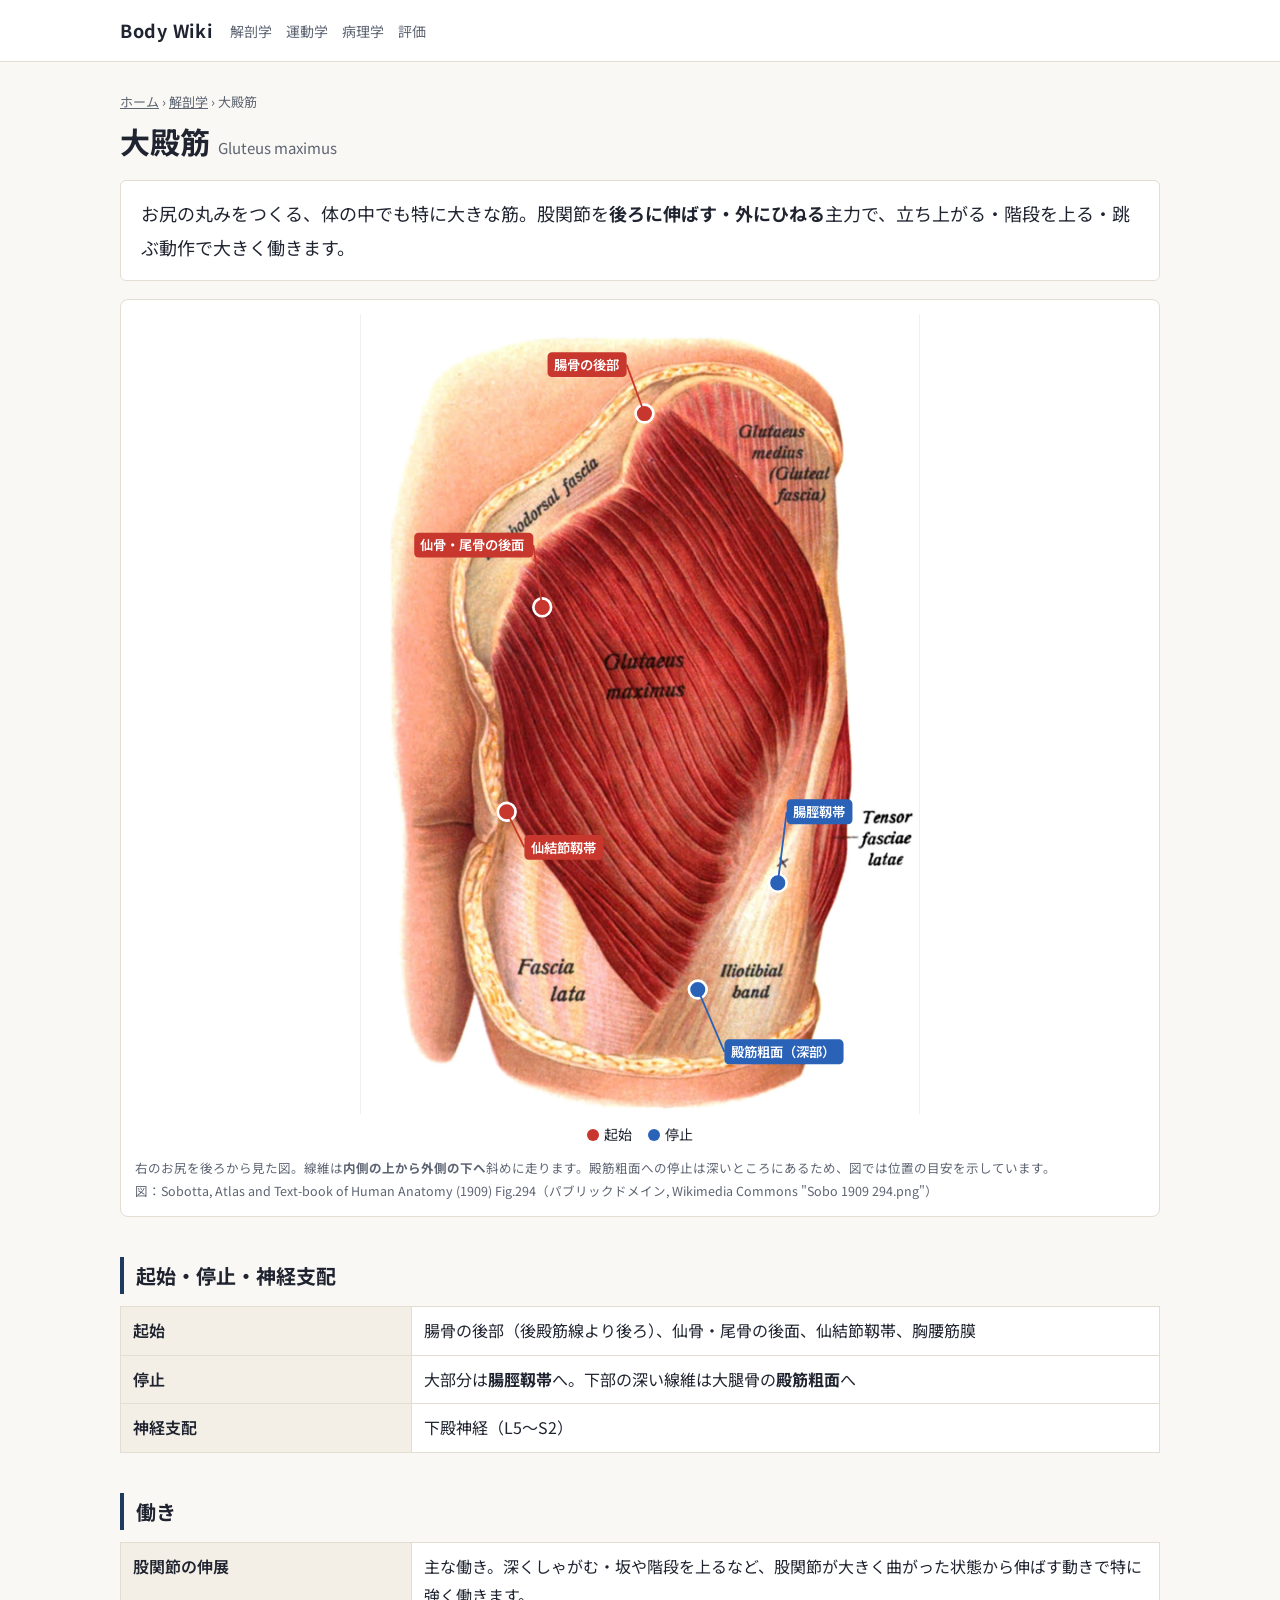
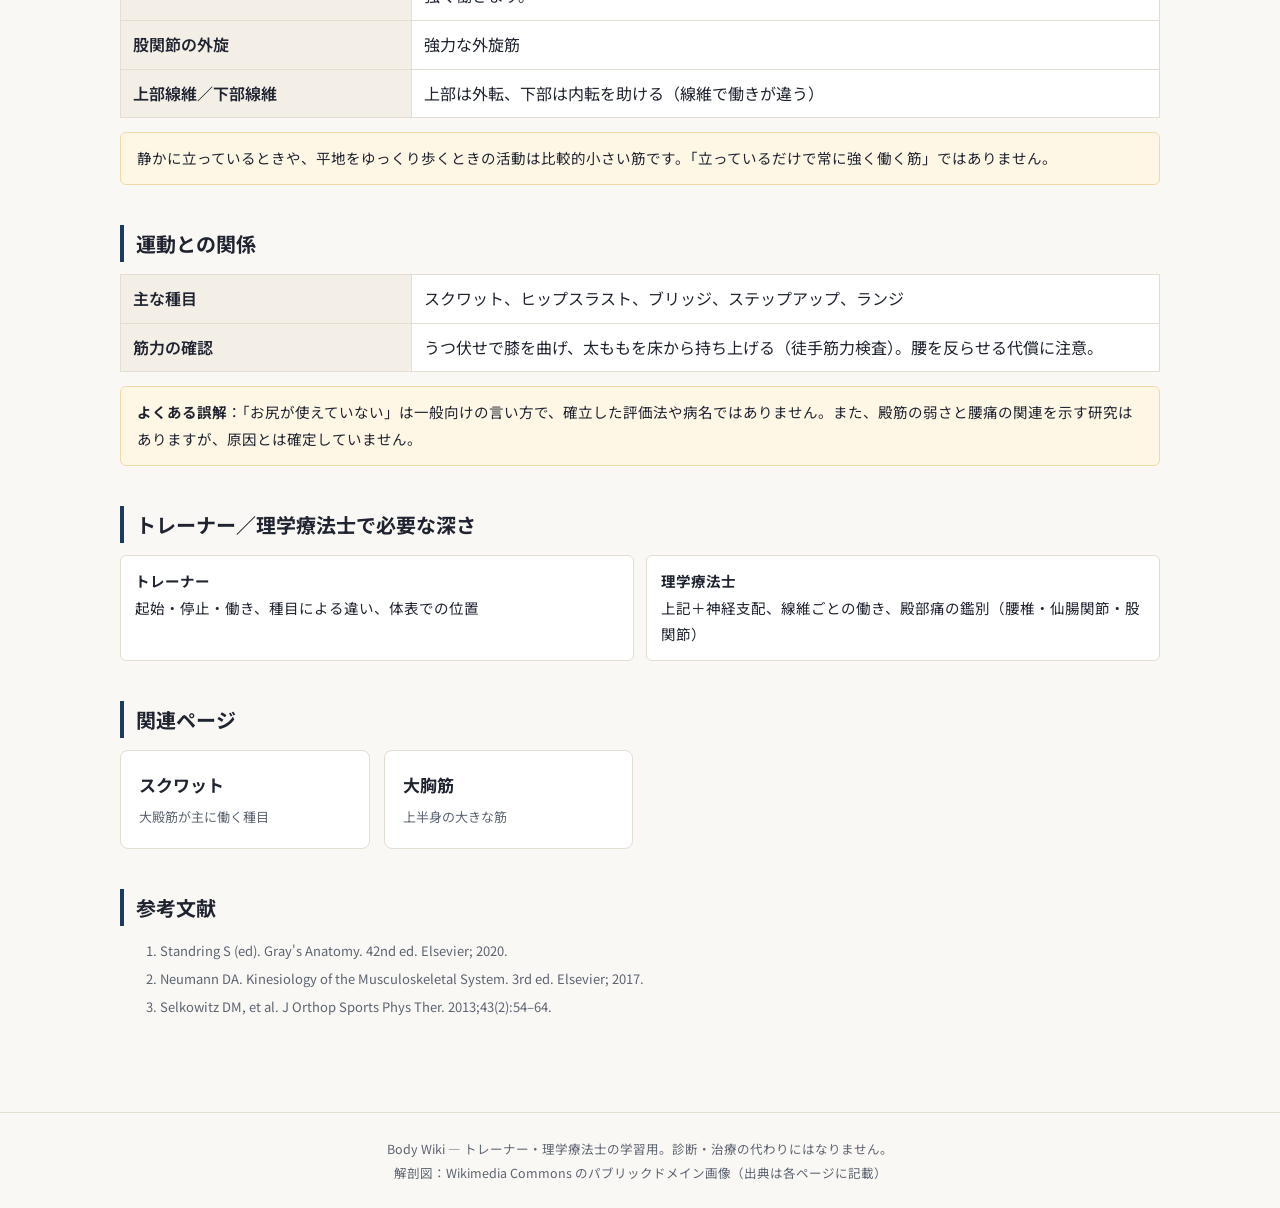
==== anatomy/gluteus-maximus.html @ 293f1ffe "Body Wiki 見本5ページを公開" ====
<!doctype html><html lang="ja"><head><meta charset="utf-8"><meta name="viewport" content="width=device-width,initial-scale=1">
<title>大殿筋 | Body Wiki</title><link rel="preconnect" href="https://fonts.googleapis.com"><link href="https://fonts.googleapis.com/css2?family=Noto+Sans+JP:wght@400;600;700&display=swap" rel="stylesheet"><link rel="stylesheet" href="../style.css"></head><body>
<header><div class="bar"><a class="logo" href="../index.html">Body Wiki</a><nav><a href="../index.html#anatomy">解剖学</a><a href="../index.html#kinesiology">運動学</a><a href="../index.html#pathology">病理学</a><a href="../index.html#assessment">評価</a></nav></div></header><main><div class="crumb"><a href="../index.html">ホーム</a> › <a href="../index.html#anatomy">解剖学</a> › 大殿筋</div>
<h1>大殿筋<small>Gluteus maximus</small></h1>
<p class="lead">お尻の丸みをつくる、体の中でも特に大きな筋。股関節を<b>後ろに伸ばす・外にひねる</b>主力で、立ち上がる・階段を上る・跳ぶ動作で大きく働きます。</p>
<figure class="fig"><div class="wrap"><img src="../img/sobotta-gluteus.png" alt="右のお尻を後ろから見た大殿筋の解剖図"><svg class="ov" viewBox="0 0 630 900"><circle cx="320" cy="112" r="10" fill="#c8372d" stroke="#fff" stroke-width="3"/><line x1="320" y1="112" x2="300" y2="57" stroke="#c8372d" stroke-width="2"/><rect x="211" y="43" width="89" height="28" rx="5" fill="#c8372d"/><text x="218" y="63" font-size="15" fill="#fff" font-family="Noto Sans JP,sans-serif" font-weight="600">腸骨の後部</text><circle cx="205" cy="330" r="10" fill="#c8372d" stroke="#fff" stroke-width="3"/><line x1="205" y1="330" x2="195" y2="260" stroke="#c8372d" stroke-width="2"/><rect x="61" y="246" width="134" height="28" rx="5" fill="#c8372d"/><text x="68" y="266" font-size="15" fill="#fff" font-family="Noto Sans JP,sans-serif" font-weight="600">仙骨・尾骨の後面</text><circle cx="165" cy="560" r="10" fill="#c8372d" stroke="#fff" stroke-width="3"/><line x1="165" y1="560" x2="185" y2="600" stroke="#c8372d" stroke-width="2"/><rect x="185" y="586" width="89" height="28" rx="5" fill="#c8372d"/><text x="192" y="606" font-size="15" fill="#fff" font-family="Noto Sans JP,sans-serif" font-weight="600">仙結節靱帯</text><circle cx="470" cy="640" r="10" fill="#2a62b8" stroke="#fff" stroke-width="3"/><line x1="470" y1="640" x2="480" y2="560" stroke="#2a62b8" stroke-width="2"/><rect x="480" y="546" width="74" height="28" rx="5" fill="#2a62b8"/><text x="487" y="566" font-size="15" fill="#fff" font-family="Noto Sans JP,sans-serif" font-weight="600">腸脛靱帯</text><circle cx="380" cy="760" r="10" fill="#2a62b8" stroke="#fff" stroke-width="3"/><line x1="380" y1="760" x2="410" y2="830" stroke="#2a62b8" stroke-width="2"/><rect x="410" y="816" width="134" height="28" rx="5" fill="#2a62b8"/><text x="417" y="836" font-size="15" fill="#fff" font-family="Noto Sans JP,sans-serif" font-weight="600">殿筋粗面（深部）</text></svg></div><div class="legend"><span><i class="dot" style="background:#c8372d"></i>起始</span><span><i class="dot" style="background:#2a62b8"></i>停止</span></div>
<figcaption>右のお尻を後ろから見た図。線維は<b>内側の上から外側の下へ</b>斜めに走ります。殿筋粗面への停止は深いところにあるため、図では位置の目安を示しています。<br>図：Sobotta, Atlas and Text-book of Human Anatomy (1909) Fig.294（パブリックドメイン, Wikimedia Commons "Sobo 1909 294.png"）</figcaption></figure>
<h2>起始・停止・神経支配</h2>
<table><tr><th>起始</th><td>腸骨の後部（後殿筋線より後ろ）、仙骨・尾骨の後面、仙結節靱帯、胸腰筋膜</td></tr>
<tr><th>停止</th><td>大部分は<b>腸脛靱帯</b>へ。下部の深い線維は大腿骨の<b>殿筋粗面</b>へ</td></tr>
<tr><th>神経支配</th><td>下殿神経（L5〜S2）</td></tr></table>
<h2>働き</h2>
<table><tr><th>股関節の伸展</th><td>主な働き。深くしゃがむ・坂や階段を上るなど、股関節が大きく曲がった状態から伸ばす動きで特に強く働きます。</td></tr>
<tr><th>股関節の外旋</th><td>強力な外旋筋</td></tr><tr><th>上部線維／下部線維</th><td>上部は外転、下部は内転を助ける（線維で働きが違う）</td></tr></table>
<div class="note" style="margin-top:14px">静かに立っているときや、平地をゆっくり歩くときの活動は比較的小さい筋です。「立っているだけで常に強く働く筋」ではありません。</div>
<h2>運動との関係</h2>
<table><tr><th>主な種目</th><td>スクワット、ヒップスラスト、ブリッジ、ステップアップ、ランジ</td></tr>
<tr><th>筋力の確認</th><td>うつ伏せで膝を曲げ、太ももを床から持ち上げる（徒手筋力検査）。腰を反らせる代償に注意。</td></tr></table>
<div class="note" style="margin-top:14px"><b>よくある誤解</b>：「お尻が使えていない」は一般向けの言い方で、確立した評価法や病名ではありません。また、殿筋の弱さと腰痛の関連を示す研究はありますが、原因とは確定していません。</div>
<h2>トレーナー／理学療法士で必要な深さ</h2>
<div class="depth"><div><b>トレーナー</b><br>起始・停止・働き、種目による違い、体表での位置</div><div><b>理学療法士</b><br>上記＋神経支配、線維ごとの働き、殿部痛の鑑別（腰椎・仙腸関節・股関節）</div></div>
<h2>関連ページ</h2><div class="grid"><a class="card" href="../kinesiology/squat.html"><b>スクワット</b><span>大殿筋が主に働く種目</span></a><a class="card" href="pectoralis-major.html"><b>大胸筋</b><span>上半身の大きな筋</span></a></div>
<h2>参考文献</h2><ol class="refs"><li>Standring S (ed). Gray's Anatomy. 42nd ed. Elsevier; 2020.</li><li>Neumann DA. Kinesiology of the Musculoskeletal System. 3rd ed. Elsevier; 2017.</li><li>Selkowitz DM, et al. J Orthop Sports Phys Ther. 2013;43(2):54–64.</li></ol></main><footer>Body Wiki — トレーナー・理学療法士の学習用。診断・治療の代わりにはなりません。<br>解剖図：Wikimedia Commons のパブリックドメイン画像（出典は各ページに記載）</footer></body></html>
---- style.css ----
:root{--bg:#faf8f4;--ink:#1f2430;--sub:#5d6472;--line:#e3ddd2;--accent:#1d3a5f;--o:#c8372d;--i:#2a62b8;--card:#fff}
*{box-sizing:border-box}body{margin:0;background:var(--bg);color:var(--ink);font-family:"Noto Sans JP",sans-serif;line-height:1.85;font-size:16px}
a{color:var(--accent)}header{border-bottom:1px solid var(--line);background:#fff}
.bar{max-width:1080px;margin:auto;padding:14px 20px;display:flex;gap:18px;align-items:center;flex-wrap:wrap}
.logo{font-weight:700;font-size:18px;text-decoration:none;color:var(--ink);letter-spacing:.04em}
nav a{margin-right:14px;text-decoration:none;color:var(--sub);font-size:14px}nav a:hover{color:var(--accent)}
main{max-width:1080px;margin:auto;padding:28px 20px 80px}
.crumb{font-size:13px;color:var(--sub)}.crumb a{color:var(--sub)}
h1{font-size:30px;margin:6px 0 4px;line-height:1.4}h1 small{font-size:15px;color:var(--sub);font-weight:400;margin-left:8px}
h2{font-size:20px;margin:40px 0 12px;padding-left:12px;border-left:4px solid var(--accent)}
.lead{font-size:18px;background:#fff;border:1px solid var(--line);padding:16px 20px;border-radius:6px}
.grid{display:grid;grid-template-columns:repeat(auto-fill,minmax(230px,1fr));gap:14px}
.card{background:var(--card);border:1px solid var(--line);border-radius:8px;padding:18px;text-decoration:none;color:var(--ink);display:block}
.card:hover{border-color:var(--accent)}.card b{display:block;font-size:17px}.card span{font-size:13px;color:var(--sub)}
.genre{margin-bottom:34px}.genre h2{margin-top:0}
.fig{background:#fff;border:1px solid var(--line);border-radius:8px;padding:14px;margin:16px 0}
.fig .wrap{position:relative;max-width:560px;margin:auto}.fig img{width:100%;display:block}
.fig svg.ov{position:absolute;inset:0;width:100%;height:100%}
.fig figcaption{font-size:12.5px;color:var(--sub);margin-top:8px}
.legend{display:flex;gap:16px;font-size:14px;justify-content:center;margin-top:8px}
.dot{display:inline-block;width:12px;height:12px;border-radius:50%;margin-right:5px;vertical-align:-1px}
table{border-collapse:collapse;width:100%;background:#fff}td,th{border:1px solid var(--line);padding:9px 12px;text-align:left;vertical-align:top}th{background:#f3efe7;width:28%;font-weight:600}
.two{display:grid;grid-template-columns:1fr 1fr;gap:18px}@media(max-width:760px){.two{grid-template-columns:1fr}h1{font-size:24px}}
.note{background:#fff7e6;border:1px solid #f0d9a8;padding:12px 16px;border-radius:6px;font-size:14.5px}
.warn{background:#fdecea;border:1px solid #f3b9b3;padding:12px 16px;border-radius:6px;font-size:14.5px}
.refs{font-size:13px;color:var(--sub)}.refs li{margin-bottom:4px}
.depth{display:grid;grid-template-columns:1fr 1fr;gap:12px}.depth div{background:#fff;border:1px solid var(--line);padding:12px 14px;border-radius:6px;font-size:14.5px}
footer{border-top:1px solid var(--line);padding:24px 20px;font-size:12.5px;color:var(--sub);text-align:center}
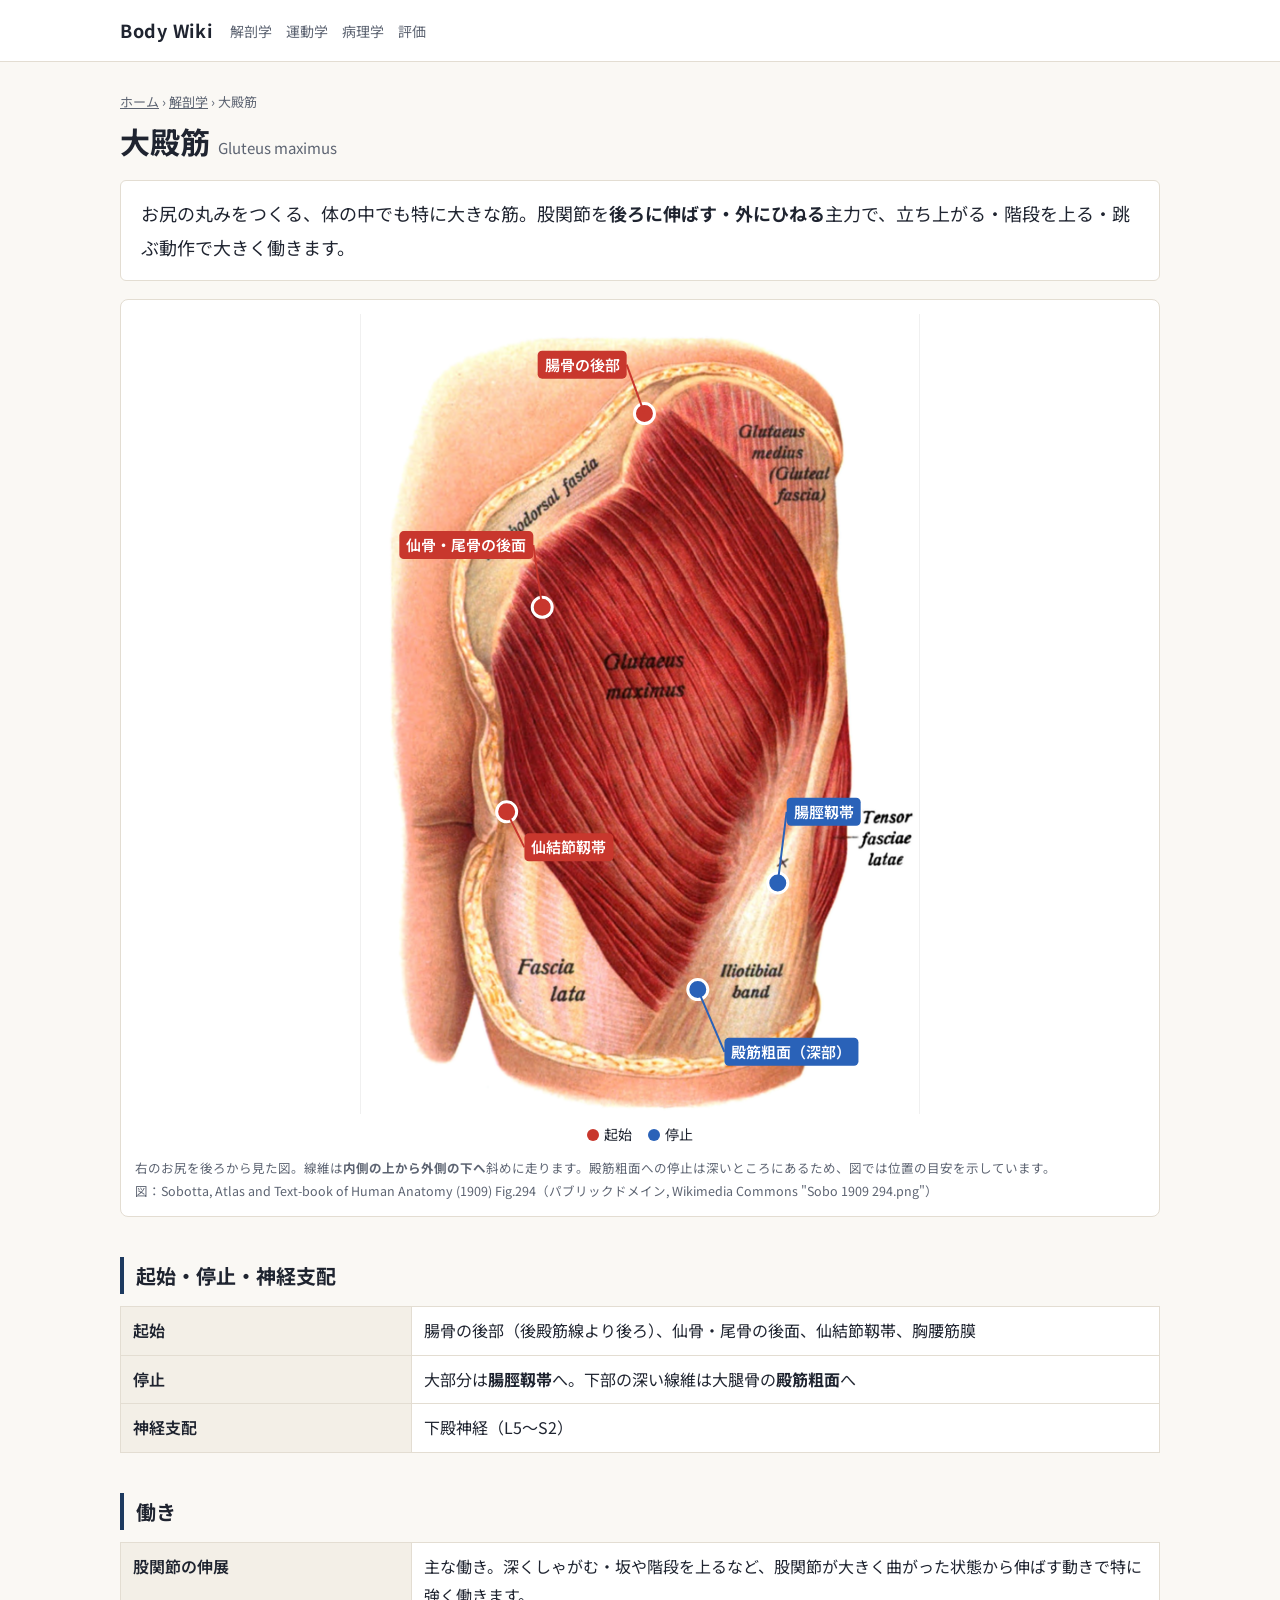
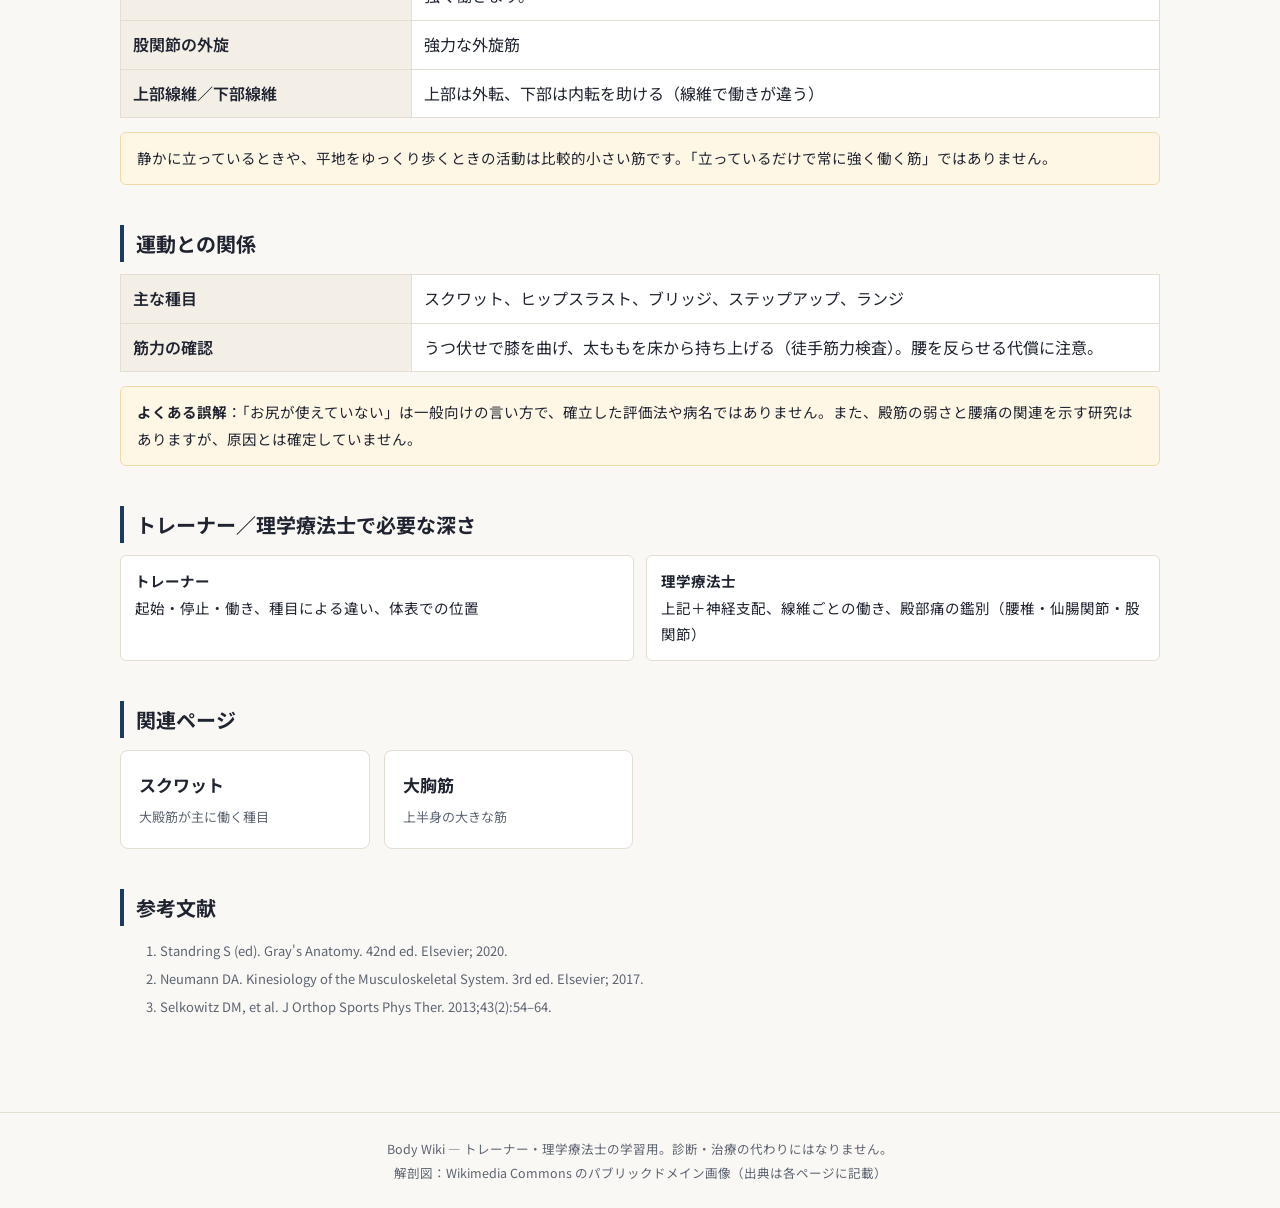
==== commit 25141e6e: "大胸筋をアトラス図に変更、スクワットを教科書レベルに拡充" ====
--- a/anatomy/gluteus-maximus.html
+++ b/anatomy/gluteus-maximus.html
@@ -3,7 +3,7 @@
 <header><div class="bar"><a class="logo" href="../index.html">Body Wiki</a><nav><a href="../index.html#anatomy">解剖学</a><a href="../index.html#kinesiology">運動学</a><a href="../index.html#pathology">病理学</a><a href="../index.html#assessment">評価</a></nav></div></header><main><div class="crumb"><a href="../index.html">ホーム</a> › <a href="../index.html#anatomy">解剖学</a> › 大殿筋</div>
 <h1>大殿筋<small>Gluteus maximus</small></h1>
 <p class="lead">お尻の丸みをつくる、体の中でも特に大きな筋。股関節を<b>後ろに伸ばす・外にひねる</b>主力で、立ち上がる・階段を上る・跳ぶ動作で大きく働きます。</p>
-<figure class="fig"><div class="wrap"><img src="../img/sobotta-gluteus.png" alt="右のお尻を後ろから見た大殿筋の解剖図"><svg class="ov" viewBox="0 0 630 900"><circle cx="320" cy="112" r="10" fill="#c8372d" stroke="#fff" stroke-width="3"/><line x1="320" y1="112" x2="300" y2="57" stroke="#c8372d" stroke-width="2"/><rect x="211" y="43" width="89" height="28" rx="5" fill="#c8372d"/><text x="218" y="63" font-size="15" fill="#fff" font-family="Noto Sans JP,sans-serif" font-weight="600">腸骨の後部</text><circle cx="205" cy="330" r="10" fill="#c8372d" stroke="#fff" stroke-width="3"/><line x1="205" y1="330" x2="195" y2="260" stroke="#c8372d" stroke-width="2"/><rect x="61" y="246" width="134" height="28" rx="5" fill="#c8372d"/><text x="68" y="266" font-size="15" fill="#fff" font-family="Noto Sans JP,sans-serif" font-weight="600">仙骨・尾骨の後面</text><circle cx="165" cy="560" r="10" fill="#c8372d" stroke="#fff" stroke-width="3"/><line x1="165" y1="560" x2="185" y2="600" stroke="#c8372d" stroke-width="2"/><rect x="185" y="586" width="89" height="28" rx="5" fill="#c8372d"/><text x="192" y="606" font-size="15" fill="#fff" font-family="Noto Sans JP,sans-serif" font-weight="600">仙結節靱帯</text><circle cx="470" cy="640" r="10" fill="#2a62b8" stroke="#fff" stroke-width="3"/><line x1="470" y1="640" x2="480" y2="560" stroke="#2a62b8" stroke-width="2"/><rect x="480" y="546" width="74" height="28" rx="5" fill="#2a62b8"/><text x="487" y="566" font-size="15" fill="#fff" font-family="Noto Sans JP,sans-serif" font-weight="600">腸脛靱帯</text><circle cx="380" cy="760" r="10" fill="#2a62b8" stroke="#fff" stroke-width="3"/><line x1="380" y1="760" x2="410" y2="830" stroke="#2a62b8" stroke-width="2"/><rect x="410" y="816" width="134" height="28" rx="5" fill="#2a62b8"/><text x="417" y="836" font-size="15" fill="#fff" font-family="Noto Sans JP,sans-serif" font-weight="600">殿筋粗面（深部）</text></svg></div><div class="legend"><span><i class="dot" style="background:#c8372d"></i>起始</span><span><i class="dot" style="background:#2a62b8"></i>停止</span></div>
+<figure class="fig"><div class="wrap"><img src="../img/sobotta-gluteus.png" alt="右のお尻を後ろから見た大殿筋の解剖図"><svg class="ov" viewBox="0 0 630 900"><circle cx="320" cy="112" r="11.25" fill="#c8372d" stroke="#fff" stroke-width="3.375"/><line x1="320" y1="112" x2="300" y2="57" stroke="#c8372d" stroke-width="2.25"/><rect x="199.875" y="41.25" width="100.125" height="31.5" rx="5" fill="#c8372d"/><text x="207.75" y="63.75" font-size="16.875" fill="#fff" font-family="Noto Sans JP,sans-serif" font-weight="600">腸骨の後部</text><circle cx="205" cy="330" r="11.25" fill="#c8372d" stroke="#fff" stroke-width="3.375"/><line x1="205" y1="330" x2="195" y2="260" stroke="#c8372d" stroke-width="2.25"/><rect x="44.25" y="244.25" width="150.75" height="31.5" rx="5" fill="#c8372d"/><text x="52.125" y="266.75" font-size="16.875" fill="#fff" font-family="Noto Sans JP,sans-serif" font-weight="600">仙骨・尾骨の後面</text><circle cx="165" cy="560" r="11.25" fill="#c8372d" stroke="#fff" stroke-width="3.375"/><line x1="165" y1="560" x2="185" y2="600" stroke="#c8372d" stroke-width="2.25"/><rect x="185" y="584.25" width="100.125" height="31.5" rx="5" fill="#c8372d"/><text x="192.875" y="606.75" font-size="16.875" fill="#fff" font-family="Noto Sans JP,sans-serif" font-weight="600">仙結節靱帯</text><circle cx="470" cy="640" r="11.25" fill="#2a62b8" stroke="#fff" stroke-width="3.375"/><line x1="470" y1="640" x2="480" y2="560" stroke="#2a62b8" stroke-width="2.25"/><rect x="480" y="544.25" width="83.25" height="31.5" rx="5" fill="#2a62b8"/><text x="487.875" y="566.75" font-size="16.875" fill="#fff" font-family="Noto Sans JP,sans-serif" font-weight="600">腸脛靱帯</text><circle cx="380" cy="760" r="11.25" fill="#2a62b8" stroke="#fff" stroke-width="3.375"/><line x1="380" y1="760" x2="410" y2="830" stroke="#2a62b8" stroke-width="2.25"/><rect x="410" y="814.25" width="150.75" height="31.5" rx="5" fill="#2a62b8"/><text x="417.875" y="836.75" font-size="16.875" fill="#fff" font-family="Noto Sans JP,sans-serif" font-weight="600">殿筋粗面（深部）</text></svg></div><div class="legend"><span><i class="dot" style="background:#c8372d"></i>起始</span><span><i class="dot" style="background:#2a62b8"></i>停止</span></div>
 <figcaption>右のお尻を後ろから見た図。線維は<b>内側の上から外側の下へ</b>斜めに走ります。殿筋粗面への停止は深いところにあるため、図では位置の目安を示しています。<br>図：Sobotta, Atlas and Text-book of Human Anatomy (1909) Fig.294（パブリックドメイン, Wikimedia Commons "Sobo 1909 294.png"）</figcaption></figure>
 <h2>起始・停止・神経支配</h2>
 <table><tr><th>起始</th><td>腸骨の後部（後殿筋線より後ろ）、仙骨・尾骨の後面、仙結節靱帯、胸腰筋膜</td></tr>
